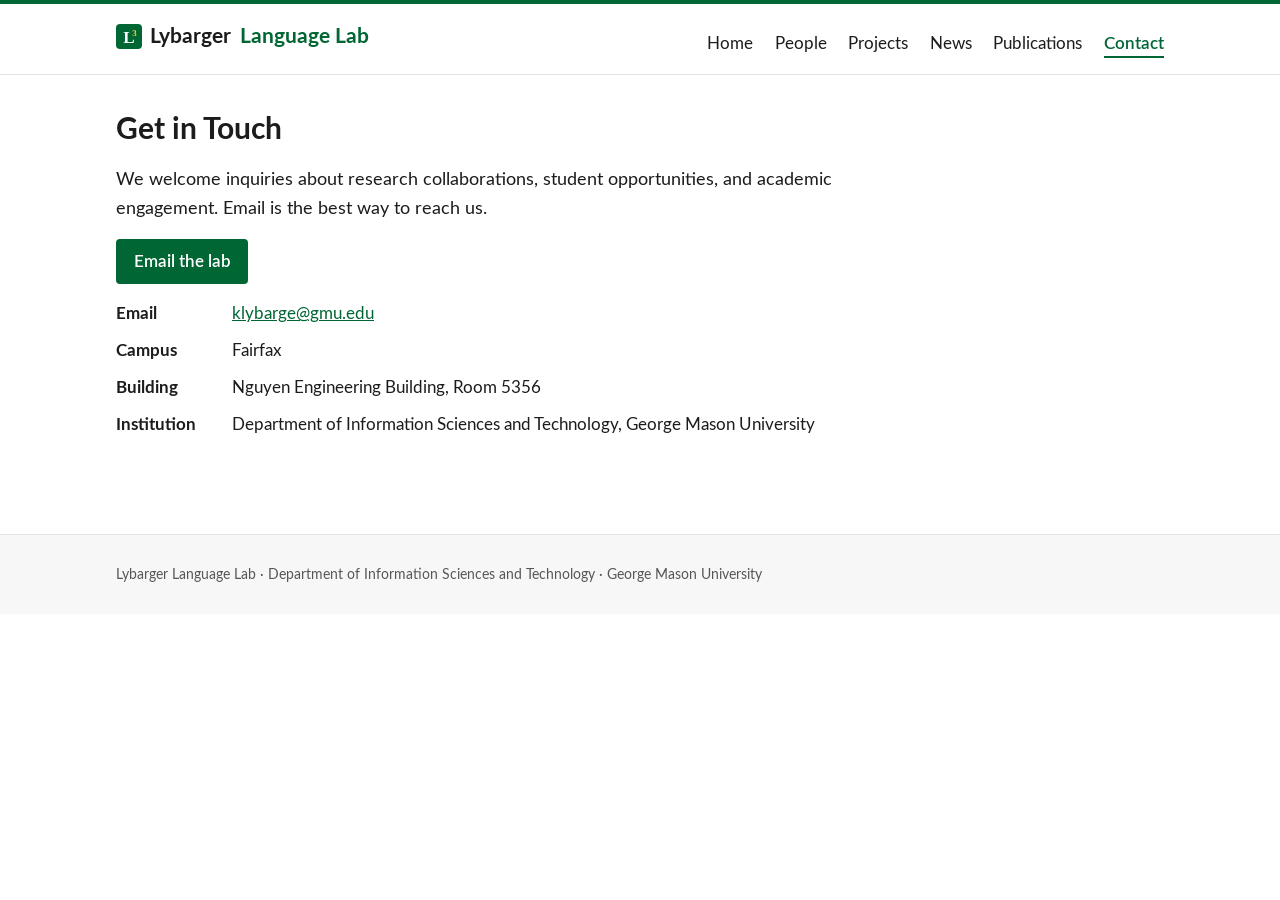
==== site/contact.html @ 86298624 "Initial site: six pages, generated publications, assets" ====
<!DOCTYPE html>
<html lang="en">
<head>
<meta charset="utf-8">
<meta name="viewport" content="width=device-width, initial-scale=1">
<title>Contact - Lybarger Language Lab</title>
<meta name="description" content="Contact the Lybarger Language Lab at George Mason University: research collaborations, student opportunities, and academic engagement.">
<meta property="og:site_name" content="Lybarger Language Lab">
<meta property="og:type" content="website">
<meta property="og:title" content="Contact - Lybarger Language Lab">
<meta property="og:description" content="Contact the Lybarger Language Lab at George Mason University: research collaborations, student opportunities, and academic engagement.">
<meta property="og:url" content="https://www.lybargerlanguagelab.org/contact.html">
<meta property="og:image" content="https://www.lybargerlanguagelab.org/assets/images/social-card.png">
<meta property="og:image:alt" content="Lybarger Language Lab: natural language processing and AI for health, George Mason University">
<meta name="twitter:card" content="summary_large_image">
<link rel="canonical" href="https://www.lybargerlanguagelab.org/contact.html">
<link rel="icon" href="assets/images/favicon.svg" type="image/svg+xml">
<link rel="stylesheet" href="assets/css/styles.css">
</head>
<body>
<a class="skip-link" href="#main">Skip to content</a>
<header class="site-header">
  <div class="wrap header-inner">
    <a class="brand" href="index.html"><img class="brand-mark" src="assets/images/favicon.svg" alt="">Lybarger <span>Language Lab</span></a>
    <nav aria-label="Main">
      <ul>
        <li><a href="index.html">Home</a></li>
        <li><a href="people.html">People</a></li>
        <li><a href="projects.html">Projects</a></li>
        <li><a href="news.html">News</a></li>
        <li><a href="publications.html">Publications</a></li>
        <li><a href="contact.html" aria-current="page">Contact</a></li>
      </ul>
    </nav>
  </div>
</header>
<main id="main" class="wrap">

<h1>Get in Touch</h1>
<p class="lede">We welcome inquiries about research collaborations, student opportunities, and academic engagement. Email is the best way to reach us.</p>
<p><a class="btn" href="mailto:klybarge@gmu.edu">Email the lab</a></p>

<ul class="contact-list">
  <li><strong>Email</strong> <a href="mailto:klybarge@gmu.edu">klybarge@gmu.edu</a></li>
  <li><strong>Campus</strong> Fairfax</li>
  <li><strong>Building</strong> Nguyen Engineering Building, Room 5356</li>
  <li><strong>Institution</strong> Department of Information Sciences and Technology, George Mason University</li>
</ul>

</main>
<footer class="site-footer">
  <div class="wrap">
    <p>Lybarger Language Lab &middot; Department of Information Sciences and Technology &middot; George Mason University</p>
  </div>
</footer>
</body>
</html>
---- site/assets/css/styles.css ----
/* Lybarger Language Lab - single site stylesheet.
   Mobile-first. No framework, no preprocessor.
   Palette: neutral base, Mason green accent, gold reserved for focus. */

@font-face {
  font-family: "Lato";
  src: url("../fonts/lato-regular.woff2") format("woff2");
  font-weight: 400;
  font-style: normal;
  font-display: swap;
}

@font-face {
  font-family: "Lato";
  src: url("../fonts/lato-semibold.woff2") format("woff2");
  font-weight: 600;
  font-style: normal;
  font-display: swap;
}

@font-face {
  font-family: "Lato";
  src: url("../fonts/lato-bold.woff2") format("woff2");
  font-weight: 700;
  font-style: normal;
  font-display: swap;
}

:root {
  --green: #006633;
  --green-dark: #004d26;
  --gold: #ffcc33;
  --text: #1c1c1c;
  --muted: #575757;
  --rule: #e3e3e3;
  --bg: #ffffff;
  --bg-soft: #f6f7f6;
  --content: 68rem;
}

* { box-sizing: border-box; }

html { scroll-behavior: smooth; }

body {
  margin: 0;
  font-family: "Lato", "Segoe UI", "Helvetica Neue", Arial, system-ui, sans-serif;
  font-size: 1.0625rem;
  line-height: 1.6;
  color: var(--text);
  background: var(--bg);
}

.wrap {
  max-width: var(--content);
  margin-inline: auto;
  padding-inline: 1.25rem;
}

/* ---------- chrome ---------- */

.skip-link {
  position: absolute;
  left: -999px;
  top: 0;
  background: var(--green);
  color: #fff;
  padding: 0.5rem 1rem;
  z-index: 10;
}

.skip-link:focus { left: 0; }

.site-header {
  border-top: 4px solid var(--green);
  border-bottom: 1px solid var(--rule);
  background: var(--bg);
}

.header-inner {
  display: flex;
  flex-wrap: wrap;
  align-items: baseline;
  justify-content: space-between;
  gap: 0.25rem 2rem;
  padding-block: 1rem;
}

.brand {
  display: inline-flex;
  align-items: center;
  gap: 0.55rem;
  font-size: 1.3rem;
  font-weight: 700;
  color: var(--text);
  text-decoration: none;
  white-space: nowrap;
}

.brand-mark { width: 1.6rem; height: 1.6rem; }

.brand span { color: var(--green); }

.site-header nav ul {
  list-style: none;
  display: flex;
  flex-wrap: wrap;
  gap: 0.25rem 1.35rem;
  margin: 0;
  padding: 0;
}

.site-header nav a {
  color: var(--text);
  text-decoration: none;
  padding-block: 0.25rem;
  border-bottom: 2px solid transparent;
}

.site-header nav a:hover { border-bottom-color: var(--green); }

.site-header nav a[aria-current="page"] {
  color: var(--green);
  font-weight: 600;
  border-bottom-color: var(--green);
}

main { padding-block: 2.25rem 3rem; }

.site-footer {
  border-top: 1px solid var(--rule);
  background: var(--bg-soft);
  color: var(--muted);
  font-size: 0.9rem;
  padding-block: 1.5rem;
  margin-top: 2rem;
}

.site-footer p { margin: 0.25rem 0; }

/* ---------- typography ---------- */

h1 { font-size: 1.9rem; line-height: 1.25; margin: 0 0 1rem; }

h2 {
  font-size: 1.4rem;
  line-height: 1.3;
  margin: 2.25rem 0 0.75rem;
  padding-bottom: 0.3rem;
  border-bottom: 2px solid var(--rule);
}

h3 { font-size: 1.15rem; margin: 1.5rem 0 0.5rem; }

p { margin: 0 0 1rem; }

a { color: var(--green); }

a:hover { color: var(--green-dark); }

:focus-visible {
  outline: 3px solid var(--gold);
  outline-offset: 2px;
}

.lede {
  font-size: 1.15rem;
  max-width: 46rem;
}

.muted { color: var(--muted); }

.btn {
  display: inline-block;
  background: var(--green);
  color: #fff;
  text-decoration: none;
  padding: 0.55rem 1.1rem;
  border-radius: 4px;
  font-weight: 600;
}

.btn:hover { background: var(--green-dark); color: #fff; }

/* ---------- cards (people, projects, home team strip) ---------- */

.cards {
  display: grid;
  /* 19rem minimum caps the grid at three columns inside the 68rem
     content width, so five students break 3 + 2, never 4 + 1. */
  grid-template-columns: repeat(auto-fill, minmax(19rem, 1fr));
  gap: 1.75rem;
  padding: 0;
  margin: 1rem 0;
  list-style: none;
}

.card h3 { margin: 0.6rem 0 0.1rem; }

.card .role { color: var(--muted); margin: 0 0 0.4rem; }

.headshot {
  width: 100%;
  aspect-ratio: 1 / 1;
  object-fit: cover;
  /* Anchor the square crop to the top of the photo so portrait
     images lose their bottom, not the tops of heads. */
  object-position: top;
  border-radius: 6px;
  background: var(--bg-soft);
  display: block;
}

.link-row {
  font-size: 0.9rem;
  margin: 0 0 0.6rem;
  display: flex;
  flex-wrap: wrap;
  gap: 0.35rem;
}

.link-row a { white-space: nowrap; }

.icon-link {
  display: inline-flex;
  align-items: center;
  justify-content: center;
  width: 2rem;
  height: 2rem;
  border-radius: 5px;
  color: var(--green);
}

.icon-link svg { width: 1.15rem; height: 1.15rem; }

.icon-link:hover {
  color: #ffffff;
  background: var(--green);
}

.person-bio { font-size: 0.95rem; }

.person-wide {
  display: grid;
  grid-template-columns: 1fr;
  gap: 0.5rem 2rem;
  margin: 1rem 0 2rem;
}

@media (min-width: 42rem) {
  .person-wide { grid-template-columns: 13rem 1fr; align-items: start; }
}

.person-wide .headshot { max-width: 13rem; }

.person-wide h3 { margin: 0 0 0.1rem; font-size: 1.3rem; }

.person-wide .person-bio { font-size: 1rem; }

.hero-img {
  display: block;
  width: 100%;
  height: auto;
  border-radius: 8px;
  margin: 0 0 1.75rem;
}

.team-strip {
  display: grid;
  grid-template-columns: repeat(auto-fill, minmax(7.5rem, 1fr));
  gap: 1.25rem;
  list-style: none;
  padding: 0;
  margin: 1rem 0;
  text-align: center;
}

.team-strip img { border-radius: 50%; }

/* ---------- news ---------- */

.news-item {
  border-bottom: 1px solid var(--rule);
  padding-block: 1.1rem;
}

.news-item:last-of-type { border-bottom: none; }

.news-item h2, .news-item h3 {
  border: none;
  margin: 0.15rem 0 0.4rem;
  font-size: 1.15rem;
  padding: 0;
}

.news-item p:last-child { margin-bottom: 0; }

.news-item time {
  color: var(--muted);
  font-size: 0.9rem;
}

/* ---------- publications ---------- */

.pub-list {
  list-style: none;
  padding: 0;
  margin: 0.5rem 0 1.5rem;
}

.pub-list li {
  margin-bottom: 0.9rem;
  padding-left: 1.1rem;
  border-left: 3px solid var(--rule);
  font-size: 0.97rem;
}

.highlight-grid {
  display: grid;
  grid-template-columns: repeat(auto-fill, minmax(18rem, 1fr));
  gap: 1.25rem;
  list-style: none;
  padding: 0;
  margin: 1rem 0 1.5rem;
}

.highlight-card {
  border: 1px solid var(--rule);
  border-top: 4px solid var(--green);
  border-radius: 6px;
  padding: 1rem 1.1rem;
  font-size: 0.95rem;
}

.highlight-card .title {
  display: block;
  font-weight: 600;
  line-height: 1.4;
  margin-bottom: 0.4rem;
}

.highlight-card p { margin: 0 0 0.35rem; }

.highlight-card .card-authors { font-size: 0.9rem; }

.highlight-card .venue { color: var(--muted); font-size: 0.9rem; }

.award {
  display: inline-block;
  color: var(--green-dark);
  background: #fff7dd;
  border: 1px solid var(--gold);
  border-radius: 4px;
  padding: 0 0.45rem;
  font-size: 0.85rem;
  font-weight: 600;
}

details.pub-collapse summary {
  cursor: pointer;
  list-style-position: outside;
}

details.pub-collapse summary h2 {
  display: inline-block;
  margin: 2.25rem 0 0.75rem;
  width: calc(100% - 2rem);
  vertical-align: top;
}

/* ---------- projects ---------- */

.project {
  border-bottom: 1px solid var(--rule);
  padding-block: 1.25rem;
}

.project:last-of-type { border-bottom: none; }

.project h2 { border: none; margin: 0 0 0.4rem; padding: 0; }

.project .meta { color: var(--muted); font-size: 0.92rem; margin: 0 0 0.5rem; }

/* ---------- contact ---------- */

.contact-list {
  list-style: none;
  padding: 0;
  margin: 1rem 0;
}

.contact-list li { margin-bottom: 0.6rem; }

.contact-list strong { display: inline-block; min-width: 7rem; }

/* ---------- motion ---------- */

@media (prefers-reduced-motion: no-preference) {
  .card, .highlight-card, .icon-link, .btn {
    transition: transform 0.15s ease, box-shadow 0.15s ease,
                background-color 0.15s ease, color 0.15s ease;
  }

  .card:hover, .highlight-card:hover {
    transform: translateY(-3px);
    box-shadow: 0 6px 16px rgba(0, 0, 0, 0.08);
  }
}

/* ---------- print ---------- */

@media print {
  .site-header nav, .site-footer, .skip-link { display: none; }
  body { font-size: 11pt; }
  a { color: inherit; text-decoration: none; }
  .pub-list li { border-left: none; padding-left: 0; }
}
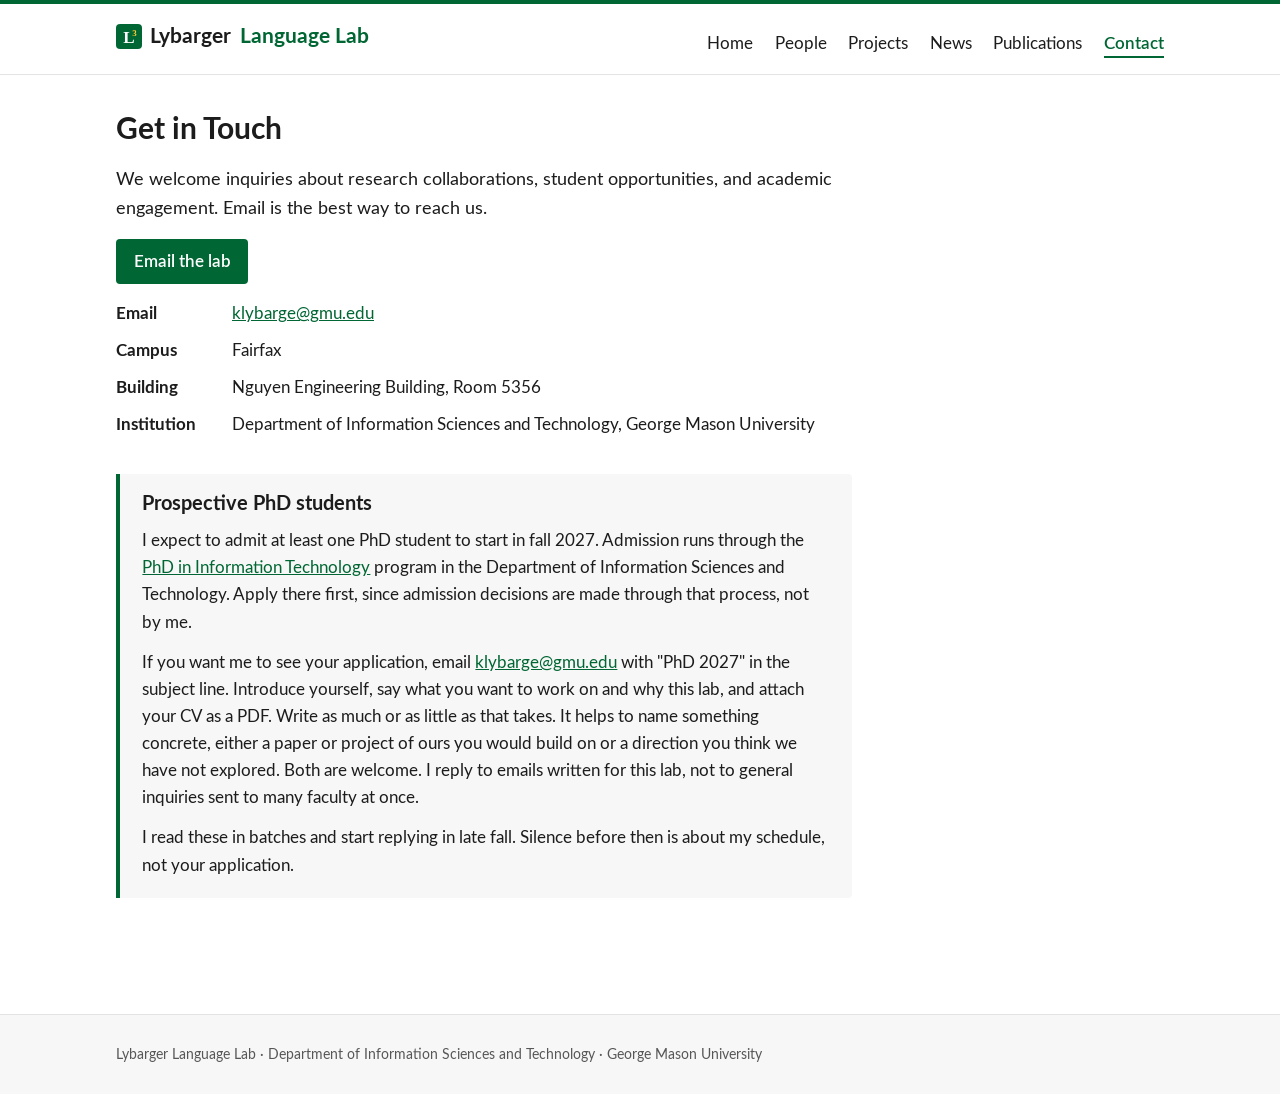
==== commit 1f72684c: "prospective student notice" ====
--- a/site/contact.html
+++ b/site/contact.html
@@ -47,6 +47,13 @@
   <li><strong>Institution</strong> Department of Information Sciences and Technology, George Mason University</li>
 </ul>
 
+<section class="notice" id="prospective-students" aria-labelledby="prospective-students-heading">
+  <h2 id="prospective-students-heading">Prospective PhD students</h2>
+  <p>I expect to admit at least one PhD student to start in fall 2027. Admission runs through the <a href="https://ist.gmu.edu/academics/graduate-programs/phd-information-technology">PhD in Information Technology</a> program in the Department of Information Sciences and Technology. Apply there first, since admission decisions are made through that process, not by me.</p>
+  <p>If you want me to see your application, email <a href="mailto:klybarge@gmu.edu">klybarge@gmu.edu</a> with &quot;PhD 2027&quot; in the subject line. Introduce yourself, say what you want to work on and why this lab, and attach your CV as a PDF. Write as much or as little as that takes. It helps to name something concrete, either a paper or project of ours you would build on or a direction you think we have not explored. Both are welcome. I reply to emails written for this lab, not to general inquiries sent to many faculty at once.</p>
+  <p>I read these in batches and start replying in late fall. Silence before then is about my schedule, not your application.</p>
+</section>
+
 </main>
 <footer class="site-footer">
   <div class="wrap">
--- a/site/assets/css/styles.css
+++ b/site/assets/css/styles.css
@@ -182,6 +182,30 @@
 
 .btn:hover { background: var(--green-dark); color: #fff; }
 
+/* ---------- notice block (standing announcements, e.g. recruiting) ---------- */
+
+.notice {
+  background: var(--bg-soft);
+  border-left: 4px solid var(--green);
+  border-radius: 0 4px 4px 0;
+  padding: 1.1rem 1.4rem 1.2rem;
+  margin: 2.25rem 0;
+  max-width: 46rem;
+}
+
+.notice h2 {
+  margin: 0 0 0.6rem;
+  font-size: 1.25rem;
+  padding-bottom: 0;
+  border-bottom: 0;
+}
+
+.notice p { margin: 0 0 0.8rem; }
+
+.notice p:last-child { margin-bottom: 0; }
+
+.notice:target { outline: 3px solid var(--gold); outline-offset: 3px; }
+
 /* ---------- cards (people, projects, home team strip) ---------- */
 
 .cards {
@@ -257,6 +281,52 @@
 
 .person-wide .person-bio { font-size: 1rem; }
 
+/* People cards link to member pages. Photo and name share one anchor on
+   the grid cards (same reasoning as .team-strip a). On the wide faculty
+   entry the grid separates them, so the photo gets its own anchor, hidden
+   from keyboard and assistive tech (tabindex=-1, aria-hidden) so the name
+   link stays the single target. */
+.card-link {
+  display: block;
+  color: inherit;
+  text-decoration: none;
+}
+
+.card-link h3,
+h3 > .card-link { color: var(--green); }
+
+.card-link:hover h3,
+.card-link:focus-visible h3,
+h3 > .card-link:hover,
+h3 > .card-link:focus-visible { text-decoration: underline; }
+
+/* Hovering the wide entry's photo underlines its name too. */
+.person-wide:has(> .card-link:hover) h3 > .card-link { text-decoration: underline; }
+
+.card-link:focus-visible {
+  outline: 3px solid var(--gold);
+  outline-offset: 3px;
+  border-radius: 6px;
+}
+
+.person-teaser { font-size: 0.95rem; margin: 0 0 0.4rem; }
+
+.interests {
+  font-size: 0.9rem;
+  color: var(--muted);
+  margin: 0 0 0.6rem;
+}
+
+.interests strong { color: var(--text); font-weight: 600; }
+
+/* Member page header: the same two-column block as the wide People entry,
+   with an h1 in place of the h3. */
+.member-header { margin-bottom: 1.5rem; }
+
+.member-header h1 { margin: 0 0 0.1rem; }
+
+.member-header .role { color: var(--muted); margin: 0 0 0.5rem; }
+
 .hero-img {
   display: block;
   width: 100%;
@@ -277,12 +347,65 @@
 
 .team-strip img { border-radius: 50%; }
 
+/* Each strip entry is one link covering photo and name, so keyboard and
+   screen reader users get a single target per person, not two adjacent
+   links to the same place. */
+.team-strip a {
+  display: block;
+  color: inherit;
+  text-decoration: none;
+}
+
+.team-strip a span { display: block; margin-top: 0.35rem; }
+
+.team-strip a:hover span,
+.team-strip a:focus-visible span { text-decoration: underline; }
+
+.team-strip a:hover img {
+  box-shadow: 0 0 0 3px var(--bg), 0 0 0 5px var(--green);
+}
+
+.team-strip a:focus-visible {
+  outline: 3px solid var(--gold);
+  outline-offset: 3px;
+  border-radius: 6px;
+}
+
+/* Arriving from a home-page team-strip link: mark the person who was asked
+   for. An outline, not the padded inset bar used for news items: cards are
+   grid items, and padding would resize the headshot and shift the row. */
+.person-wide, .card { scroll-margin-block-start: 2rem; }
+
+.person-wide:target,
+.card:target {
+  outline: 3px solid var(--gold);
+  outline-offset: 0.6rem;
+  border-radius: 4px;
+}
+
 /* ---------- news ---------- */
 
 .news-item {
   border-bottom: 1px solid var(--rule);
   padding-block: 1.1rem;
-}
+  scroll-margin-block-start: 1.5rem;
+}
+
+/* Arriving from a home-page headline: mark the item that was asked for.
+   The rule is an inset shadow, not a border, so nothing shifts. */
+.news-item:target {
+  background: var(--bg-soft);
+  box-shadow: inset 0.25rem 0 0 var(--gold);
+  padding-inline: 1rem;
+  margin-inline: -1rem;
+}
+
+/* Home strip headlines link to the matching item on the News page.
+   Underline on hover only: four underlined headings in a row is noisy. */
+.news-item h3 a { text-decoration: none; }
+
+.news-item h3 a:hover,
+.news-item h3 a:focus-visible { text-decoration: underline; }
 
 .news-item:last-of-type { border-bottom: none; }
 
@@ -381,6 +504,27 @@
 
 .project .meta { color: var(--muted); font-size: 0.92rem; margin: 0 0 0.5rem; }
 
+.project-figure {
+  display: block;
+  width: 100%;
+  max-width: 16rem;
+  height: auto;
+  margin: 0 0 1rem;
+}
+
+/* Figure beside the prose once there is room, stacked above it before that.
+   Same shape as .person-wide on the People page. */
+@media (min-width: 42rem) {
+  .project-media {
+    display: grid;
+    grid-template-columns: 16rem 1fr;
+    gap: 1.5rem;
+    align-items: start;
+  }
+
+  .project-figure { margin-bottom: 0; }
+}
+
 /* ---------- contact ---------- */
 
 .contact-list {
